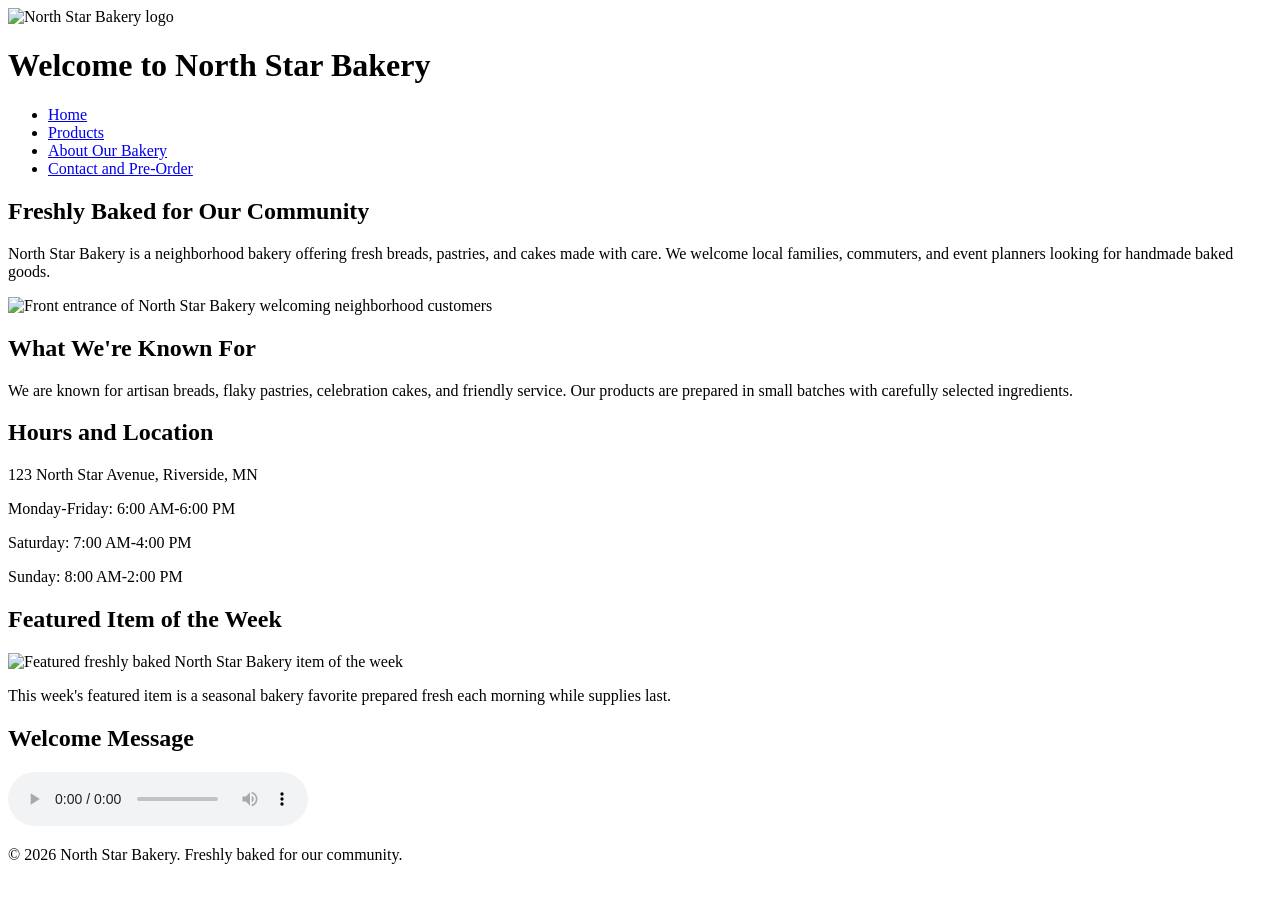
==== index.html @ 3d77f224 "Add files via upload" ====
<!DOCTYPE html>
<html lang="en">
<head><meta charset="UTF-8"><meta name="viewport" content="width=device-width, initial-scale=1.0"><title>North Star Bakery | Home</title></head>
<body>
<header><img src="bakery-logo.png" alt="North Star Bakery logo"><h1>Welcome to North Star Bakery</h1><nav><ul><li><a href="index.html">Home</a></li><li><a href="products.html">Products</a></li><li><a href="about.html">About Our Bakery</a></li><li><a href="contact.html">Contact and Pre-Order</a></li></ul></nav></header>
<main>
<section><h2>Freshly Baked for Our Community</h2><p>North Star Bakery is a neighborhood bakery offering fresh breads, pastries, and cakes made with care. We welcome local families, commuters, and event planners looking for handmade baked goods.</p><img src="bakery-storefront.jpg" alt="Front entrance of North Star Bakery welcoming neighborhood customers"></section>
<section><h2>What We're Known For</h2><p>We are known for artisan breads, flaky pastries, celebration cakes, and friendly service. Our products are prepared in small batches with carefully selected ingredients.</p></section>
<section><h2>Hours and Location</h2><p>123 North Star Avenue, Riverside, MN</p><p>Monday-Friday: 6:00 AM-6:00 PM</p><p>Saturday: 7:00 AM-4:00 PM</p><p>Sunday: 8:00 AM-2:00 PM</p></section>
<section><h2>Featured Item of the Week</h2><picture><source media="(min-width: 800px)" srcset="bakery-feature-large.jpg"><img src="bakery-feature-small.jpg" alt="Featured freshly baked North Star Bakery item of the week"></picture><p>This week's featured item is a seasonal bakery favorite prepared fresh each morning while supplies last.</p></section>
<section><h2>Welcome Message</h2><audio controls><source src="bakery-welcome.mp3" type="audio/mpeg">Your browser does not support the audio element. This recording contains a welcome message from North Star Bakery.</audio></section>
</main><footer><p>&copy; 2026 North Star Bakery. Freshly baked for our community.</p></footer>
</body></html>
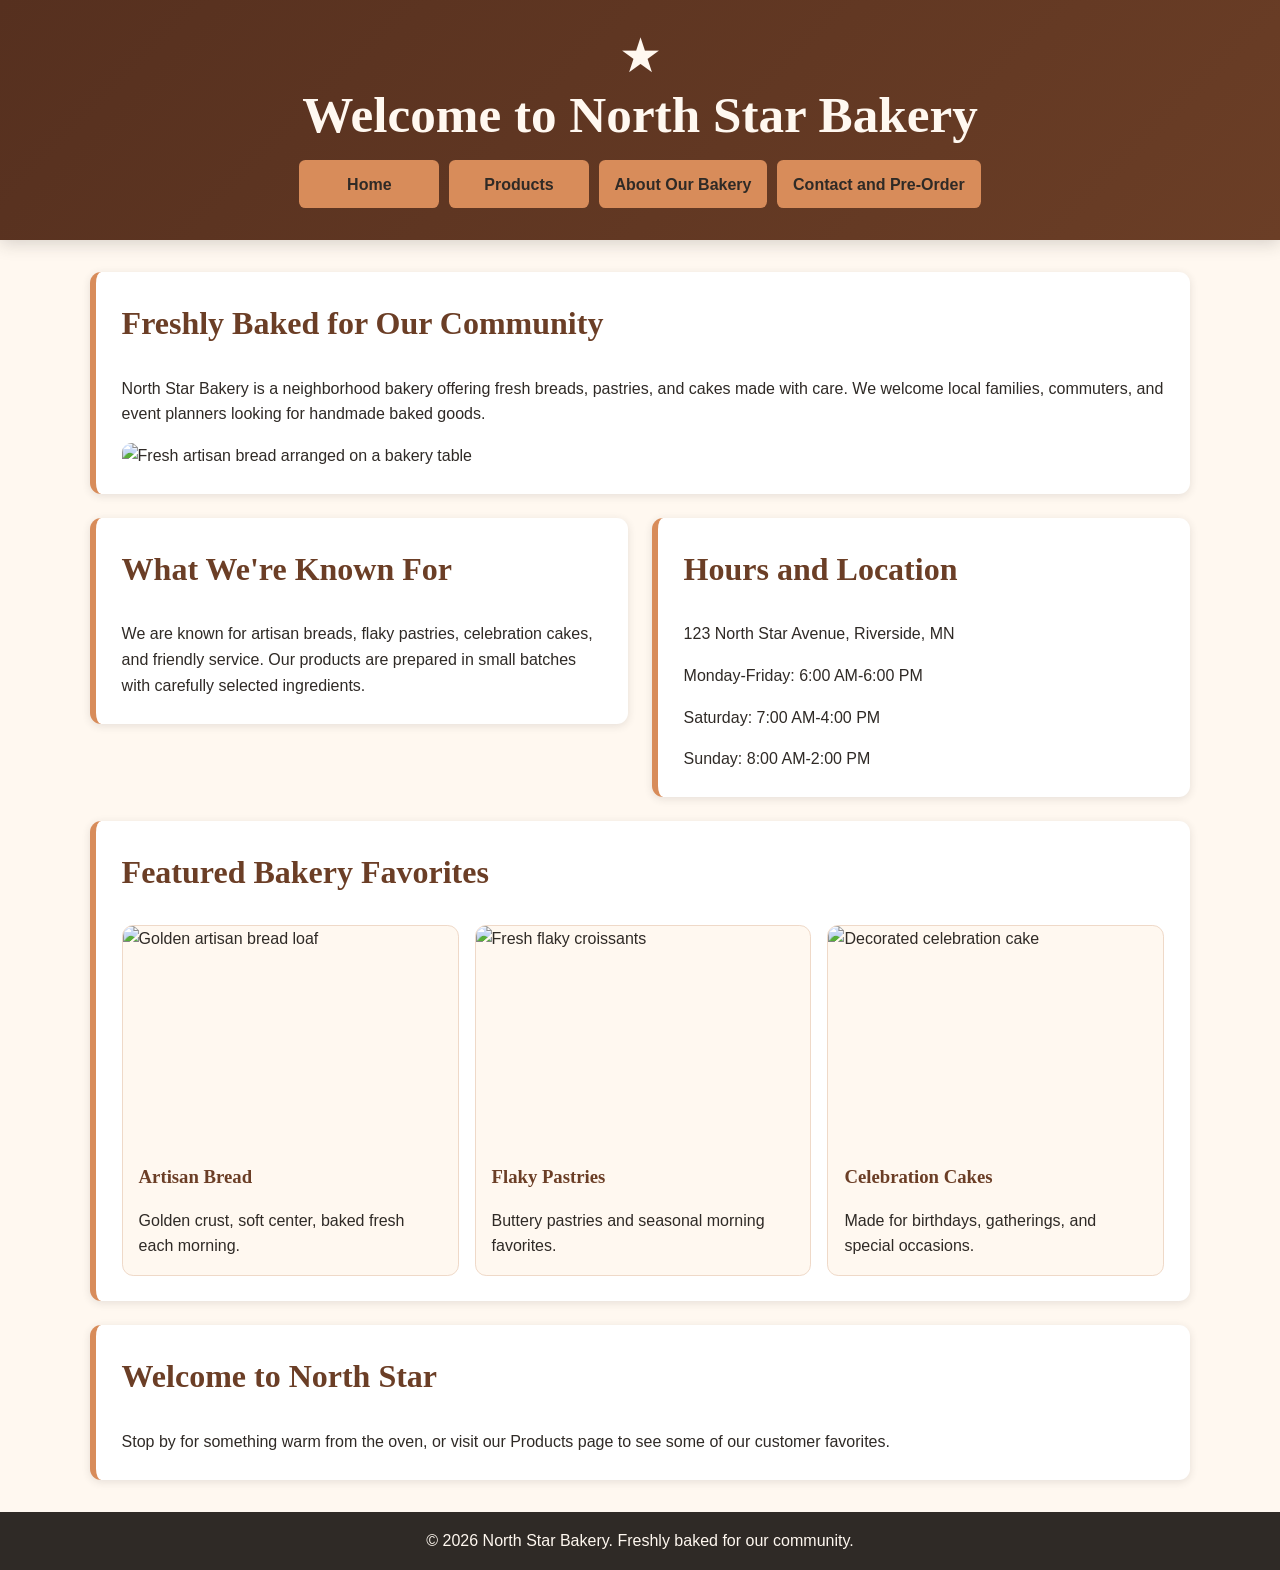
==== commit 3d7ba188: "Add bakery imagery and interactive home page" ====
--- a/index.html
+++ b/index.html
@@ -1,13 +1,18 @@
 <!DOCTYPE html>
 <html lang="en">
-<head><meta charset="UTF-8"><meta name="viewport" content="width=device-width, initial-scale=1.0"><title>North Star Bakery | Home</title></head>
+<head>
+<meta charset="UTF-8"><meta name="viewport" content="width=device-width, initial-scale=1.0">
+<title>North Star Bakery | Home</title>
+<link rel="stylesheet" href="styles.css">
+<script src="script.js" defer></script>
+</head>
 <body>
-<header><img src="bakery-logo.png" alt="North Star Bakery logo"><h1>Welcome to North Star Bakery</h1><nav><ul><li><a href="index.html">Home</a></li><li><a href="products.html">Products</a></li><li><a href="about.html">About Our Bakery</a></li><li><a href="contact.html">Contact and Pre-Order</a></li></ul></nav></header>
+<header><div class="logo-mark" aria-hidden="true">★</div><h1>Welcome to North Star Bakery</h1><nav><ul><li><a href="index.html">Home</a></li><li><a href="products.html">Products</a></li><li><a href="about.html">About Our Bakery</a></li><li><a href="contact.html">Contact and Pre-Order</a></li></ul></nav></header>
 <main>
-<section><h2>Freshly Baked for Our Community</h2><p>North Star Bakery is a neighborhood bakery offering fresh breads, pastries, and cakes made with care. We welcome local families, commuters, and event planners looking for handmade baked goods.</p><img src="bakery-storefront.jpg" alt="Front entrance of North Star Bakery welcoming neighborhood customers"></section>
+<section><h2>Freshly Baked for Our Community</h2><p>North Star Bakery is a neighborhood bakery offering fresh breads, pastries, and cakes made with care. We welcome local families, commuters, and event planners looking for handmade baked goods.</p><img class="hero-image" src="https://images.unsplash.com/photo-1509440159596-0249088772ff?auto=format&fit=crop&w=1200&q=80" alt="Fresh artisan bread arranged on a bakery table"></section>
 <section><h2>What We're Known For</h2><p>We are known for artisan breads, flaky pastries, celebration cakes, and friendly service. Our products are prepared in small batches with carefully selected ingredients.</p></section>
 <section><h2>Hours and Location</h2><p>123 North Star Avenue, Riverside, MN</p><p>Monday-Friday: 6:00 AM-6:00 PM</p><p>Saturday: 7:00 AM-4:00 PM</p><p>Sunday: 8:00 AM-2:00 PM</p></section>
-<section><h2>Featured Item of the Week</h2><picture><source media="(min-width: 800px)" srcset="bakery-feature-large.jpg"><img src="bakery-feature-small.jpg" alt="Featured freshly baked North Star Bakery item of the week"></picture><p>This week's featured item is a seasonal bakery favorite prepared fresh each morning while supplies last.</p></section>
-<section><h2>Welcome Message</h2><audio controls><source src="bakery-welcome.mp3" type="audio/mpeg">Your browser does not support the audio element. This recording contains a welcome message from North Star Bakery.</audio></section>
+<section><h2>Featured Bakery Favorites</h2><div class="bakery-grid"><article class="bakery-card" tabindex="0"><img src="https://images.unsplash.com/photo-1549931319-a545dcf3bc73?auto=format&fit=crop&w=700&q=80" alt="Golden artisan bread loaf"><div class="bakery-card-content"><h3>Artisan Bread</h3><p>Golden crust, soft center, baked fresh each morning.</p></div></article><article class="bakery-card" tabindex="0"><img src="https://images.unsplash.com/photo-1555507036-ab1f4038808a?auto=format&fit=crop&w=700&q=80" alt="Fresh flaky croissants"><div class="bakery-card-content"><h3>Flaky Pastries</h3><p>Buttery pastries and seasonal morning favorites.</p></div></article><article class="bakery-card" tabindex="0"><img src="https://images.unsplash.com/photo-1578985545062-69928b1d9587?auto=format&fit=crop&w=700&q=80" alt="Decorated celebration cake"><div class="bakery-card-content"><h3>Celebration Cakes</h3><p>Made for birthdays, gatherings, and special occasions.</p></div></article></div></section>
+<section><h2>Welcome to North Star</h2><p>Stop by for something warm from the oven, or visit our Products page to see some of our customer favorites.</p></section>
 </main><footer><p>&copy; 2026 North Star Bakery. Freshly baked for our community.</p></footer>
-</body></html>
+</body></html>
--- a/styles.css
+++ b/styles.css
@@ -0,0 +1,63 @@
+:root {
+    --cream: #FFF8F0;
+    --brown: #6B3E26;
+    --peach: #D88C5A;
+    --charcoal: #2F2A26;
+    --gold: #F3C677;
+}
+
+* { box-sizing: border-box; }
+html { scroll-behavior: smooth; }
+body { margin: 0; background: var(--cream); color: var(--charcoal); font-family: Arial, Helvetica, sans-serif; line-height: 1.6; }
+header { background: linear-gradient(135deg, #56301f, var(--brown)); color: var(--cream); padding: 1.5rem 1rem; text-align: center; box-shadow: 0 4px 16px rgba(47,42,38,.18); }
+.logo-mark { font-size: 3rem; line-height: 1; margin-bottom: .35rem; animation: gentleFloat 3s ease-in-out infinite; }
+h1,h2,h3,legend { font-family: Georgia, "Times New Roman", serif; }
+h1 { margin: 0 0 1rem; font-size: clamp(2rem,7vw,3.2rem); line-height: 1.15; }
+h2 { color: var(--brown); font-size: clamp(1.5rem,5vw,2rem); margin-top: 0; }
+h3 { color: var(--brown); margin-bottom: .25rem; }
+nav ul { display:flex; flex-direction:column; gap:.6rem; list-style:none; margin:0; padding:0; }
+nav a { display:block; background:var(--peach); color:var(--charcoal); font-weight:700; padding:.7rem 1rem; text-decoration:none; border-radius:.4rem; transition:transform .2s ease, background .2s ease, box-shadow .2s ease; }
+nav a:hover,nav a:focus { background:var(--cream); color:var(--brown); outline:3px solid var(--peach); outline-offset:2px; transform:translateY(-2px); box-shadow:0 5px 12px rgba(0,0,0,.15); }
+main { width:min(1100px,92%); margin:2rem auto; display:flex; flex-direction:column; gap:1.5rem; }
+section { background:#fff; border-left:6px solid var(--peach); border-radius:.7rem; padding:1.25rem; box-shadow:0 2px 8px rgba(47,42,38,.12); transition:transform .25s ease, box-shadow .25s ease; }
+section:hover { transform:translateY(-3px); box-shadow:0 8px 22px rgba(47,42,38,.14); }
+section p:last-child,section ul:last-child { margin-bottom:0; }
+.hero-image,.bakery-card img,figure img { display:block; width:100%; max-width:100%; height:auto; border-radius:.6rem; object-fit:cover; }
+.hero-image { max-height:420px; margin-top:1rem; }
+.bakery-grid { display:grid; grid-template-columns:1fr; gap:1rem; margin-top:1rem; }
+.bakery-card { background:#fff8f0; border:1px solid #efd9c8; border-radius:.7rem; overflow:hidden; transition:transform .2s ease, box-shadow .2s ease; cursor:pointer; }
+.bakery-card:hover { transform:translateY(-5px) scale(1.01); box-shadow:0 10px 20px rgba(47,42,38,.16); }
+.bakery-card img { height:220px; border-radius:0; }
+.bakery-card-content { padding:1rem; }
+.bakery-card-content h3 { margin-top:0; }
+.price { font-weight:700; color:var(--brown); }
+figure { margin:0; }
+figcaption { margin-top:.6rem; font-style:italic; }
+audio { width:100%; max-width:650px; }
+form { display:flex; flex-direction:column; gap:1rem; }
+fieldset { border:2px solid var(--peach); border-radius:.5rem; padding:1rem; }
+legend { color:var(--brown); font-weight:700; padding:0 .4rem; }
+label { display:block; font-weight:700; margin-bottom:.3rem; }
+input,select,textarea { width:100%; padding:.75rem; border:1px solid var(--brown); border-radius:.35rem; background:var(--cream); color:var(--charcoal); font:inherit; }
+input:focus,select:focus,textarea:focus { outline:3px solid var(--peach); outline-offset:2px; }
+button { align-self:flex-start; border:0; border-radius:.4rem; background:var(--brown); color:var(--cream); cursor:pointer; font:inherit; font-weight:700; padding:.8rem 1.3rem; transition:transform .18s ease, background .18s ease; }
+button:hover,button:focus { background:var(--peach); color:var(--charcoal); outline:3px solid var(--brown); outline-offset:2px; transform:translateY(-2px); }
+button.success { background:#356b45; }
+.clicked { animation:clickPop .26s ease; }
+.reveal { opacity:0; transform:translateY(24px); }
+.reveal.is-visible { opacity:1; transform:translateY(0); transition:opacity .65s ease, transform .65s ease; }
+footer { background:var(--charcoal); color:var(--cream); padding:1rem; text-align:center; }
+footer p { margin:0; }
+@keyframes clickPop { 50% { transform:scale(.94); } }
+@keyframes gentleFloat { 50% { transform:translateY(-5px) rotate(3deg); } }
+@media (prefers-reduced-motion: reduce) { *,*::before,*::after { animation-duration:.01ms !important; animation-iteration-count:1 !important; transition-duration:.01ms !important; scroll-behavior:auto !important; } }
+@media (min-width:760px) {
+    header { padding:2rem; }
+    nav ul { flex-direction:row; justify-content:center; flex-wrap:wrap; }
+    nav a { min-width:140px; }
+    main { flex-direction:row; flex-wrap:wrap; align-items:flex-start; }
+    section { flex:1 1 46%; padding:1.6rem; }
+    main > section:first-child,main > section:last-child { flex-basis:100%; }
+    form { max-width:760px; }
+    .bakery-grid { grid-template-columns:repeat(3,1fr); }
+}
